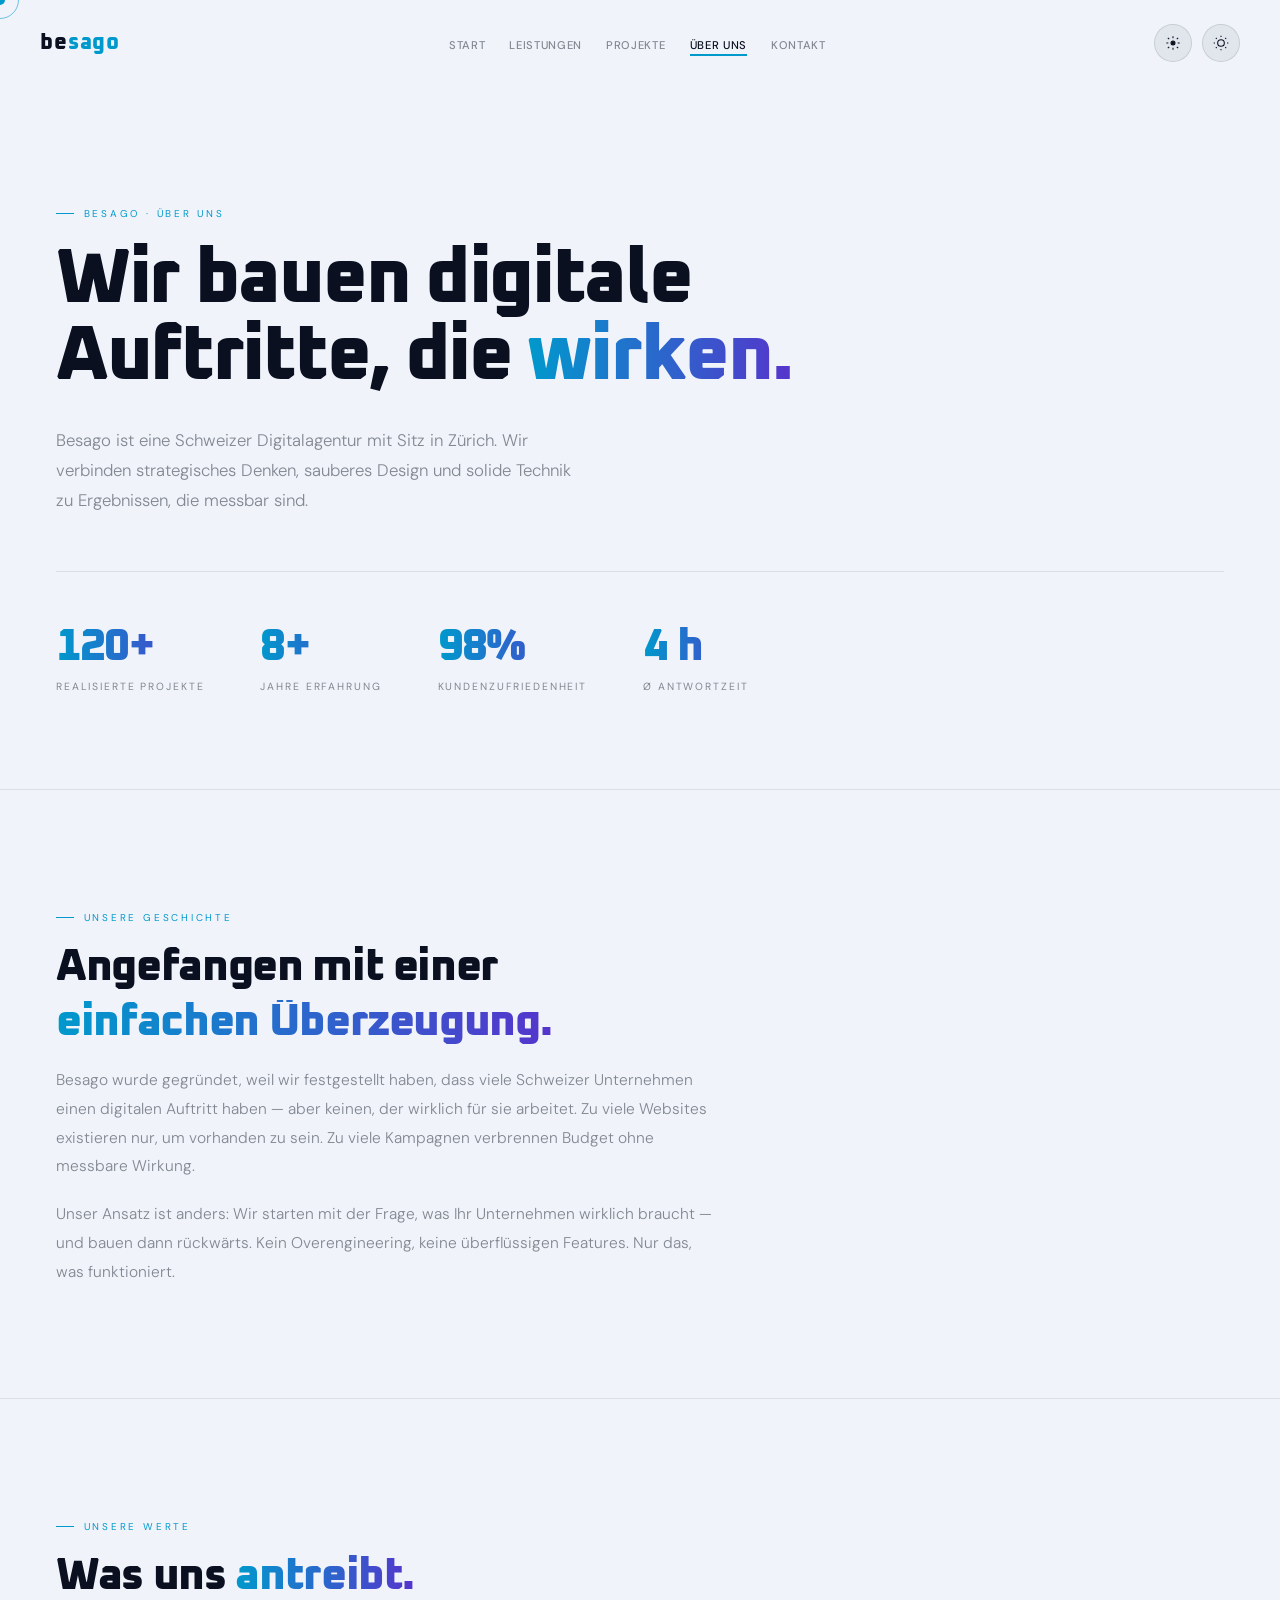
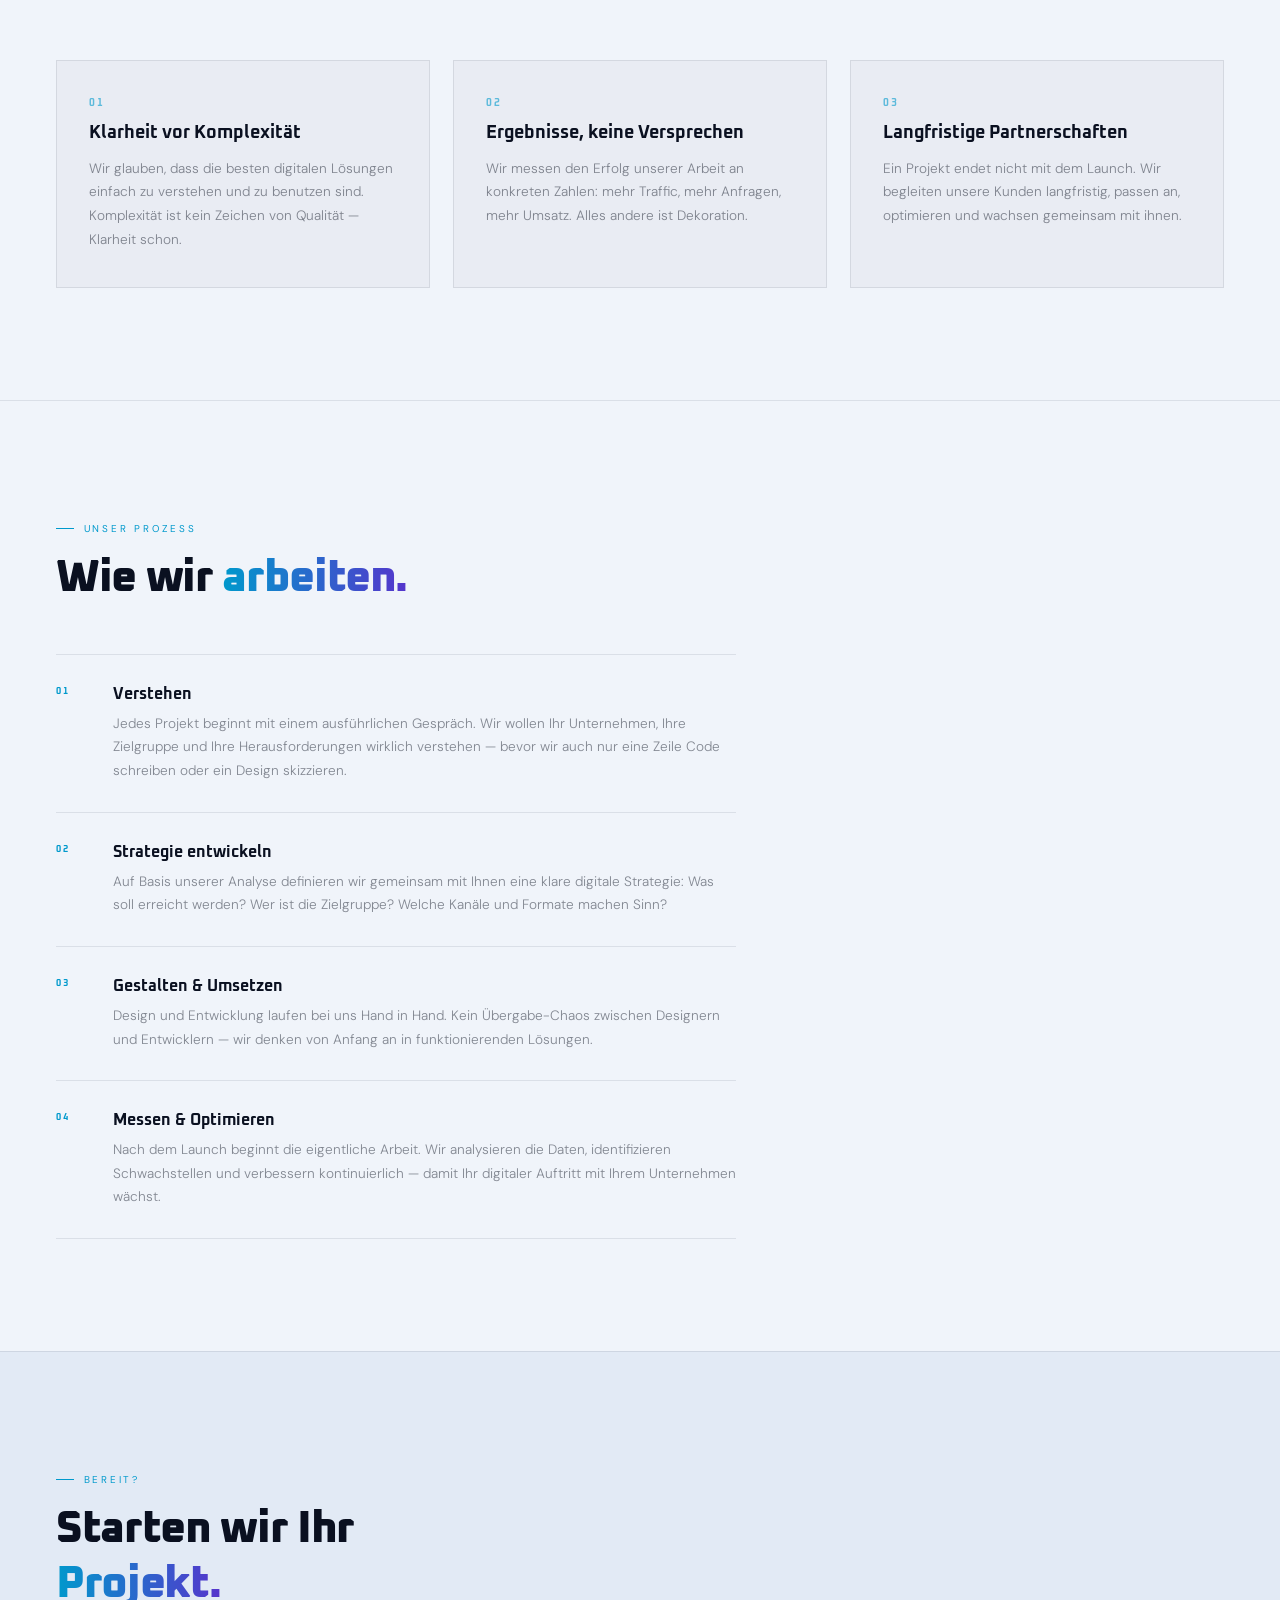
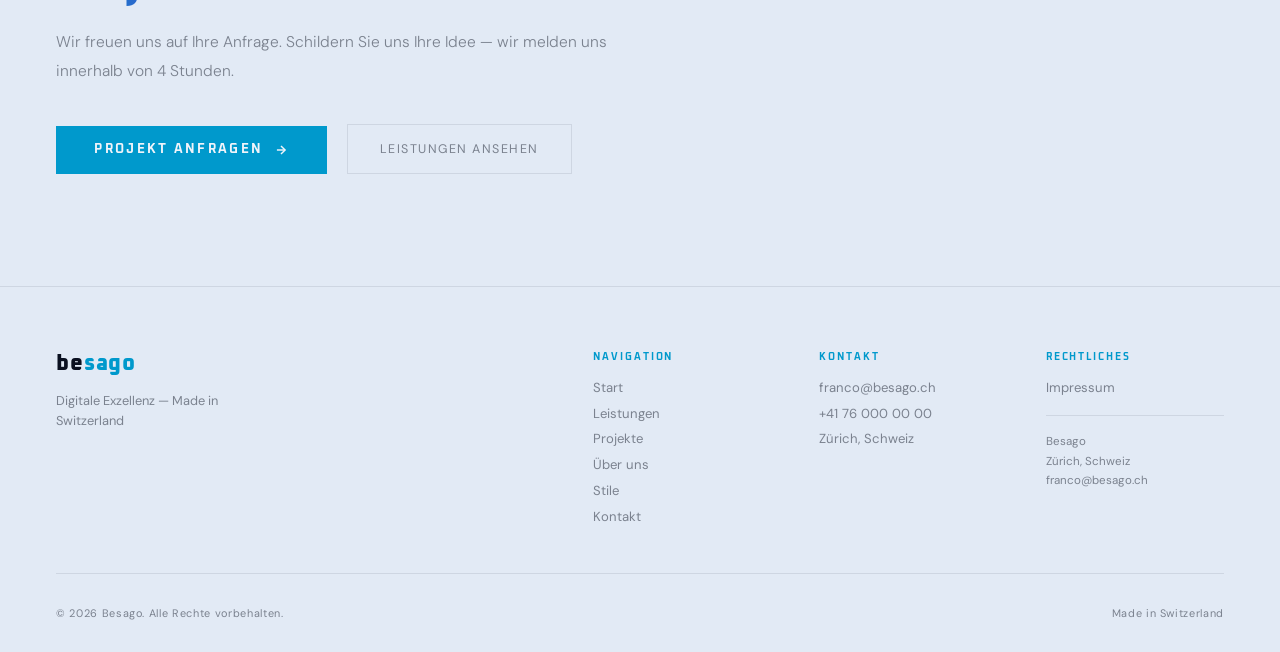
==== Pages/about.html @ 2639920f "Initial commit — Besago brand website Static HTML/CSS/JS site with physics ball arena, service pages" ====
<!DOCTYPE html>
<html lang="de" data-theme="light" data-st="cyber">
<head>
<meta charset="UTF-8">
<meta name="viewport" content="width=device-width, initial-scale=1.0">
<title>Über uns – Besago</title>
<meta name="description" content="Besago ist eine Schweizer Digitalagentur aus Zürich. Wir verbinden Strategie, Design und Technik zu digitalen Auftritten, die wachsen.">
<meta property="og:title" content="Über uns – Besago">
<meta property="og:description" content="Wer steckt hinter Besago? Lernen Sie das Team kennen, das Ihre digitale Präsenz gestaltet.">
<meta property="og:type" content="website">
<meta name="robots" content="index, follow">
<link rel="preconnect" href="https://fonts.googleapis.com">
<link rel="preconnect" href="https://fonts.gstatic.com" crossorigin>
<link href="https://fonts.googleapis.com/css2?family=Oxanium:wght@400;600;700;800&family=DM+Sans:wght@300;400&display=swap" rel="stylesheet">
<script>(function(){var st=localStorage.getItem('bsg-style'),th=localStorage.getItem('bsg-theme');if(st)document.documentElement.dataset.st=st;if(th)document.documentElement.dataset.theme=th;var f={neon:'Space+Mono:wght@400;700',ocean:'Playfair+Display:ital,wght@0,700;1,400',ember:'Bebas+Neue',sage:'Lora:ital,wght@0,400;0,600;1,400'};if(st&&f[st]){var l=document.createElement('link');l.rel='stylesheet';l.href='https://fonts.googleapis.com/css2?family='+f[st]+'&display=swap';document.head.appendChild(l);}})();</script>
<style>
:root{--bg:#07090e;--bg2:#0c0f18;--text:#e8eaf0;--muted:rgba(232,234,240,.42);--border:rgba(232,234,240,.07);--card-bg:rgba(232,234,240,.025);--card-bg2:rgba(232,234,240,.05);--accent:#00e5ff;--accent2:#7b61ff;--shadow:rgba(0,229,255,.35);--tog-bg:rgba(232,234,240,.06);--tog-bd:rgba(232,234,240,.1);--hf:'Oxanium',sans-serif;--bf:'DM Sans',sans-serif;}
html[data-theme="light"]{--bg:#f0f4fa;--bg2:#e2eaf5;--text:#0a1020;--muted:rgba(10,16,32,.48);--border:rgba(10,16,32,.09);--card-bg:rgba(10,16,32,.03);--card-bg2:rgba(10,16,32,.055);--accent:#0099cc;--accent2:#5535cc;--shadow:rgba(0,153,204,.3);--tog-bg:rgba(10,16,32,.06);--tog-bd:rgba(10,16,32,.12);}
html[data-st="neon"]{--bg:#06000a;--bg2:#0e0018;--text:#f5e8ff;--muted:rgba(245,232,255,.42);--border:rgba(245,232,255,.07);--card-bg:rgba(245,232,255,.025);--card-bg2:rgba(245,232,255,.05);--accent:#ff2d78;--accent2:#ffe600;--shadow:rgba(255,45,120,.45);--tog-bg:rgba(255,45,120,.1);--tog-bd:rgba(255,45,120,.22);--hf:'Space Mono',monospace;}
html[data-st="neon"][data-theme="light"]{--bg:#fff0f8;--bg2:#ffddf0;--text:#1a0028;--muted:rgba(26,0,40,.5);--border:rgba(26,0,40,.09);--card-bg:rgba(26,0,40,.03);--card-bg2:rgba(26,0,40,.065);--accent:#cc0055;--accent2:#8800cc;--shadow:rgba(204,0,85,.32);--tog-bg:rgba(204,0,85,.08);--tog-bd:rgba(204,0,85,.2);}
html[data-st="ocean"]{--bg:#020e1c;--bg2:#04182c;--text:#cce8f4;--muted:rgba(204,232,244,.42);--border:rgba(204,232,244,.07);--card-bg:rgba(204,232,244,.025);--card-bg2:rgba(204,232,244,.05);--accent:#00d4c0;--accent2:#4da8ff;--shadow:rgba(0,212,192,.38);--tog-bg:rgba(0,212,192,.09);--tog-bd:rgba(0,212,192,.22);--hf:'Playfair Display',serif;}
html[data-st="ocean"][data-theme="light"]{--bg:#eaf8f8;--bg2:#ceeef2;--text:#011820;--muted:rgba(1,24,32,.48);--border:rgba(1,24,32,.09);--card-bg:rgba(1,24,32,.03);--card-bg2:rgba(1,24,32,.065);--accent:#00857a;--accent2:#1a65b8;--shadow:rgba(0,133,122,.3);--tog-bg:rgba(0,133,122,.08);--tog-bd:rgba(0,133,122,.22);}
html[data-st="ember"]{--bg:#0c0200;--bg2:#1c0500;--text:#f8e0c5;--muted:rgba(248,224,197,.42);--border:rgba(248,224,197,.07);--card-bg:rgba(248,224,197,.025);--card-bg2:rgba(248,224,197,.05);--accent:#ff7422;--accent2:#ff2d2d;--shadow:rgba(255,116,34,.42);--tog-bg:rgba(255,116,34,.1);--tog-bd:rgba(255,116,34,.22);--hf:'Bebas Neue',sans-serif;}
html[data-st="ember"][data-theme="light"]{--bg:#fff6ee;--bg2:#ffe8d2;--text:#1e0500;--muted:rgba(30,5,0,.48);--border:rgba(30,5,0,.09);--card-bg:rgba(30,5,0,.03);--card-bg2:rgba(30,5,0,.065);--accent:#c84400;--accent2:#aa0000;--shadow:rgba(200,68,0,.32);--tog-bg:rgba(200,68,0,.08);--tog-bd:rgba(200,68,0,.22);}
html[data-st="sage"]{--bg:#060a05;--bg2:#0c140a;--text:#dceeda;--muted:rgba(220,238,218,.42);--border:rgba(220,238,218,.07);--card-bg:rgba(220,238,218,.025);--card-bg2:rgba(220,238,218,.05);--accent:#52c855;--accent2:#a8c840;--shadow:rgba(82,200,85,.38);--tog-bg:rgba(82,200,85,.1);--tog-bd:rgba(82,200,85,.22);--hf:'Lora',serif;}
html[data-st="sage"][data-theme="light"]{--bg:#f2f6ee;--bg2:#e2edd8;--text:#182010;--muted:rgba(24,32,16,.5);--border:rgba(24,32,16,.09);--card-bg:rgba(24,32,16,.03);--card-bg2:rgba(24,32,16,.065);--accent:#2d7a25;--accent2:#6a7c20;--shadow:rgba(45,122,37,.3);--tog-bg:rgba(45,122,37,.08);--tog-bd:rgba(45,122,37,.22);}

*,*::before,*::after{margin:0;padding:0;box-sizing:border-box;}
*:focus-visible{outline:2px solid var(--accent);outline-offset:3px;}
html{scroll-behavior:smooth;}
body{background:var(--bg);color:var(--text);font-family:var(--bf);overflow-x:hidden;cursor:none;transition:background .5s,color .5s;}

#cursor{position:fixed;width:10px;height:10px;background:var(--accent);border-radius:50%;pointer-events:none;z-index:9999;transform:translate(-50%,-50%);mix-blend-mode:normal;transition:background .4s,transform .15s;}
#cursor.hov{transform:translate(-50%,-50%) scale(1.7);}
#cursor-ring{position:fixed;width:38px;height:38px;border:1.5px solid color-mix(in srgb,var(--accent) 55%,transparent);border-radius:50%;pointer-events:none;z-index:9998;transform:translate(-50%,-50%);transition:width .2s,height .2s,border-color .2s;}

/* NAV */
#mainNav{position:fixed;top:0;left:0;right:0;z-index:300;display:flex;align-items:center;justify-content:space-between;padding:1.5rem 2.5rem;transition:background .4s,border-color .4s;border-bottom:1px solid transparent;}
#mainNav.scrolled{background:rgba(240,242,247,.96);backdrop-filter:blur(22px);border-color:var(--border);}
html[data-theme="dark"] #mainNav.scrolled{background:color-mix(in srgb,var(--bg) 92%,transparent);}
.logo{font-family:var(--hf);font-weight:800;font-size:1.35rem;letter-spacing:.04em;color:var(--text);text-decoration:none;transition:color .5s,font-family .5s;cursor:none;}
.logo span{color:var(--accent);}
.nav-links{display:flex;align-items:center;gap:1.5rem;list-style:none;}
.nav-links a{font-weight:500;font-size:.7rem;letter-spacing:.06em;text-transform:uppercase;color:var(--muted);text-decoration:none;cursor:none;transition:color .2s;position:relative;}
.nav-links a::after{content:'';position:absolute;bottom:-4px;left:0;right:0;height:1.5px;background:var(--accent);transform:scaleX(0);transform-origin:left;transition:transform .3s cubic-bezier(.22,1,.36,1);}
.nav-links a:hover,.nav-links a.on{color:var(--text);}
.nav-links a:hover::after,.nav-links a.on::after{transform:scaleX(1);}
.nav-btns{display:flex;align-items:center;gap:.6rem;}
.icon-btn{background:var(--tog-bg);border:1px solid var(--tog-bd);color:var(--text);width:38px;height:38px;border-radius:50%;display:flex;align-items:center;justify-content:center;cursor:none;flex-shrink:0;transition:background .2s,transform .25s;}
.icon-btn:hover{background:var(--card-bg2);transform:rotate(22deg);}
.icon-btn svg{width:16px;height:16px;stroke:currentColor;stroke-width:1.6;fill:none;}
html[data-theme="dark"] .icon-sun{display:none;}
html[data-theme="light"] .icon-moon{display:none;}
.ham-btn{display:none;flex-direction:column;justify-content:center;gap:5px;width:38px;height:38px;background:var(--tog-bg);border:1px solid var(--tog-bd);border-radius:50%;cursor:pointer;padding:9px 10px;flex-shrink:0;transition:background .2s;}
.ham-btn span{display:block;height:1.5px;background:var(--text);border-radius:2px;transition:transform .35s cubic-bezier(.22,1,.36,1),opacity .2s,width .2s;}
.ham-btn span:last-child{width:65%;}
.ham-btn.open span:first-child{transform:translateY(6.5px) rotate(45deg);}
.ham-btn.open span:nth-child(2){opacity:0;transform:scaleX(0);}
.ham-btn.open span:last-child{width:100%;transform:translateY(-6.5px) rotate(-45deg);}
.mob-nav{position:fixed;inset:0;z-index:290;display:flex;flex-direction:column;pointer-events:none;}
.mob-nav-overlay{position:absolute;inset:0;background:rgba(0,0,0,.55);opacity:0;transition:opacity .4s;}
.mob-nav-drawer{position:absolute;top:0;right:0;bottom:0;width:min(300px,85vw);background:var(--bg2);border-left:1px solid var(--border);display:flex;flex-direction:column;padding:5rem 2rem 2rem;gap:.4rem;transform:translateX(100%);transition:transform .4s cubic-bezier(.22,1,.36,1);}
.mob-nav.open{pointer-events:all;}
.mob-nav.open .mob-nav-overlay{opacity:1;}
.mob-nav.open .mob-nav-drawer{transform:translateX(0);}
.mob-nav-links{list-style:none;display:flex;flex-direction:column;gap:.3rem;flex:1;}
.mob-nav-links li a{display:flex;align-items:center;gap:.8rem;font-weight:500;font-size:.9rem;letter-spacing:.1em;text-transform:uppercase;color:var(--muted);text-decoration:none;padding:.75rem 1rem;border:1px solid transparent;transition:color .2s,border-color .2s,background .2s;position:relative;}
.mob-nav-links li a:hover,.mob-nav-links li a.on{color:var(--text);background:var(--card-bg2);border-color:var(--border);}
.mob-nav-divider{height:1px;background:var(--border);margin:.8rem 0;}
.mob-nav-btns{display:flex;gap:.6rem;align-items:center;}
.mob-nav-btns .mob-theme-btn,.mob-nav-btns .mob-cycle-btn{background:var(--card-bg);border:1px solid var(--border);color:var(--text);flex:1;height:40px;border-radius:4px;display:flex;align-items:center;justify-content:center;gap:.5rem;cursor:pointer;font-size:.65rem;letter-spacing:.1em;text-transform:uppercase;transition:background .2s,border-color .2s;}
.mob-nav-btns svg{width:14px;height:14px;stroke:currentColor;stroke-width:1.6;fill:none;flex-shrink:0;}
html[data-theme="dark"] .mob-icon-sun{display:none;}
html[data-theme="light"] .mob-icon-moon{display:none;}
@media(max-width:1100px){.nav-links{display:none;}.ham-btn{display:flex;}}

/* PAGE */
.page-wrap{padding-top:70px;}

/* HERO */
.ab-hero{padding:8rem 3.5rem 6rem;border-bottom:1px solid var(--border);}
.ab-eye{font-size:.62rem;letter-spacing:.28em;text-transform:uppercase;color:var(--accent);display:inline-flex;align-items:center;gap:.6rem;margin-bottom:1.4rem;transition:color .5s;}
.ab-eye::before{content:'';width:18px;height:1px;background:var(--accent);}
.ab-title{font-family:var(--hf);font-weight:800;font-size:clamp(3rem,6vw,5.5rem);line-height:1.0;letter-spacing:-.03em;color:var(--text);max-width:760px;margin-bottom:1.8rem;transition:color .5s,font-family .5s;}
.ab-title em{font-style:normal;background:linear-gradient(90deg,var(--accent),var(--accent2));-webkit-background-clip:text;-webkit-text-fill-color:transparent;background-clip:text;}
.ab-sub{font-size:1.05rem;font-weight:300;color:var(--muted);max-width:520px;line-height:1.8;transition:color .5s;}
.ab-stats{display:flex;gap:3.5rem;margin-top:3.5rem;padding-top:3rem;border-top:1px solid var(--border);}
.ab-stat-val{font-family:var(--hf);font-weight:800;font-size:2.8rem;letter-spacing:-.04em;background:linear-gradient(90deg,var(--accent),var(--accent2));-webkit-background-clip:text;-webkit-text-fill-color:transparent;background-clip:text;transition:font-family .5s;}
.ab-stat-lbl{font-size:.65rem;letter-spacing:.18em;text-transform:uppercase;color:var(--muted);margin-top:.3rem;}

[data-r]{opacity:0;transform:translateY(22px);transition:opacity .7s ease,transform .7s ease;}
[data-r].vis{opacity:1;transform:translateY(0);}
[data-r][data-d="1"]{transition-delay:.1s;}
[data-r][data-d="2"]{transition-delay:.2s;}
[data-r][data-d="3"]{transition-delay:.3s;}
[data-r][data-d="4"]{transition-delay:.4s;}

/* SECTION CHROME */
.sec-wrap{background:var(--bg);transition:background .5s;}
.sec-wrap+.sec-wrap{border-top:1px solid var(--border);}
.sec{padding:7rem 3.5rem;}
.sec-eye{font-size:.62rem;letter-spacing:.28em;text-transform:uppercase;color:var(--accent);display:inline-flex;align-items:center;gap:.6rem;margin-bottom:1rem;transition:color .5s;}
.sec-eye::before{content:'';width:18px;height:1px;background:var(--accent);}
.sec-title{font-family:var(--hf);font-weight:800;font-size:clamp(2rem,3.5vw,3rem);letter-spacing:-.03em;color:var(--text);margin-bottom:1rem;transition:color .5s,font-family .5s;}
.sec-title em{font-style:normal;background:linear-gradient(90deg,var(--accent),var(--accent2));-webkit-background-clip:text;-webkit-text-fill-color:transparent;background-clip:text;}
.sec-body{font-size:.97rem;font-weight:300;color:var(--muted);line-height:1.85;max-width:660px;transition:color .5s;}

/* VALUES */
.values-grid{display:grid;grid-template-columns:repeat(3,1fr);gap:1.4rem;margin-top:3.5rem;}
.val-card{padding:2.2rem 2rem;border:1px solid var(--border);background:var(--card-bg);position:relative;overflow:hidden;transition:border-color .3s,background .3s;}
.val-card::before{content:'';position:absolute;top:0;left:0;right:0;height:2px;background:linear-gradient(90deg,var(--accent),var(--accent2));transform:scaleX(0);transition:transform .4s cubic-bezier(.22,1,.36,1);}
.val-card:hover::before{transform:scaleX(1);}
.val-num{font-family:var(--hf);font-size:.6rem;font-weight:700;letter-spacing:.2em;color:var(--accent);opacity:.6;margin-bottom:.8rem;}
.val-title{font-family:var(--hf);font-weight:700;font-size:1.15rem;color:var(--text);margin-bottom:.7rem;transition:color .5s,font-family .5s;}
.val-body{font-size:.85rem;color:var(--muted);line-height:1.75;font-weight:300;}

/* APPROACH */
.approach-list{display:flex;flex-direction:column;gap:0;margin-top:3rem;max-width:680px;}
.ap-item{display:flex;gap:1.8rem;padding:1.8rem 0;border-bottom:1px solid var(--border);}
.ap-item:first-child{border-top:1px solid var(--border);}
.ap-num{font-family:var(--hf);font-size:.58rem;font-weight:700;letter-spacing:.2em;color:var(--accent);width:28px;flex-shrink:0;padding-top:.15rem;}
.ap-content{}
.ap-title{font-family:var(--hf);font-weight:700;font-size:1rem;color:var(--text);margin-bottom:.5rem;transition:color .5s,font-family .5s;}
.ap-body{font-size:.85rem;color:var(--muted);line-height:1.75;font-weight:300;}

/* CTA */
.ab-cta{padding:7rem 3.5rem;background:var(--bg2);border-top:1px solid var(--border);transition:background .5s,border-color .5s;}
.ab-cta-inner{max-width:620px;}
.cta-btn{display:inline-flex;align-items:center;gap:.7rem;font-family:var(--hf);font-size:.8rem;font-weight:700;letter-spacing:.18em;text-transform:uppercase;color:var(--bg);background:var(--accent);border:none;padding:1rem 2.4rem;cursor:none;text-decoration:none;position:relative;overflow:hidden;transition:background .5s,color .5s;}
.cta-btn:hover{}
.cta-btn::after{content:'';position:absolute;inset:0;background:linear-gradient(90deg,transparent,rgba(255,255,255,.22),transparent);transform:translateX(-100%);transition:transform .5s;}
.cta-btn:hover::after{transform:translateX(100%);}
.cta-btn svg{width:14px;height:14px;stroke:currentColor;stroke-width:2.5;fill:none;}
.cta-ghost{display:inline-flex;align-items:center;gap:.6rem;font-size:.78rem;letter-spacing:.12em;text-transform:uppercase;color:var(--muted);border:1px solid var(--border);padding:1rem 2rem;cursor:none;text-decoration:none;margin-left:1rem;transition:color .2s,border-color .2s;}
.cta-ghost:hover{color:var(--text);border-color:color-mix(in srgb,var(--text) 30%,transparent);}

/* FOOTER */
.site-footer{background:var(--bg2);border-top:1px solid var(--border);padding:4rem 3.5rem 2rem;transition:background .5s,border-color .5s;}
.ft-inner{display:flex;gap:4rem;margin-bottom:3rem;}
.ft-brand{flex:1.5;}
.ft-brand .logo{display:inline-block;margin-bottom:.8rem;}
.ft-tagline{font-size:.8rem;color:var(--muted);line-height:1.6;max-width:220px;}
.ft-cols{display:flex;gap:3rem;flex:2;}
.ft-col{flex:1;}
.ft-col-title{font-family:var(--hf);font-size:.6rem;font-weight:700;letter-spacing:.2em;text-transform:uppercase;color:var(--accent);margin-bottom:1rem;transition:color .5s,font-family .5s;}
.ft-col ul{list-style:none;display:flex;flex-direction:column;gap:.55rem;}
.ft-col ul li a{font-size:.82rem;color:var(--muted);text-decoration:none;cursor:none;transition:color .2s;}
.ft-col ul li a:hover{color:var(--text);}
.ft-col ul li{font-size:.82rem;color:var(--muted);}
.ft-impressum{margin-top:1.2rem;font-size:.72rem;color:var(--muted);line-height:1.7;padding-top:1rem;border-top:1px solid var(--border);}
.ft-bottom{padding-top:2rem;border-top:1px solid var(--border);display:flex;align-items:center;justify-content:space-between;font-size:.68rem;color:var(--muted);letter-spacing:.06em;}
@media(max-width:900px){.ft-inner{flex-direction:column;gap:2rem;}.ft-cols{flex-wrap:wrap;gap:1.5rem;}.ft-bottom{flex-direction:column;gap:.5rem;text-align:center;}}
@media(max-width:600px){.ab-hero{padding:5rem 1.4rem 3.5rem;}.sec{padding:4.5rem 1.4rem;}.values-grid{grid-template-columns:1fr;}.ab-stats{flex-wrap:wrap;gap:2rem;}.ab-cta{padding:4.5rem 1.4rem;}}
</style>
</head>
<body>
<div id="cursor"></div>
<div id="cursor-ring"></div>

<nav id="mainNav">
  <a href="home.html" class="logo">be<span>sago</span></a>
    <ul class="nav-links">
    <li><a href="home.html">Start</a></li>
    <li><a href="service.html">Leistungen</a></li>
    <li><a href="project.html">Projekte</a></li>
    <li><a href="about.html" class="on">Über uns</a></li>
    <li><a href="contact.html">Kontakt</a></li>
  </ul>
  <div class="nav-btns">
    <button class="icon-btn" id="navCycleBtn" title="Style wechseln">
      <svg viewBox="0 0 24 24"><circle cx="12" cy="12" r="3" fill="currentColor"/><path d="M12 2v3M12 19v3M4.22 4.22l2.12 2.12M17.66 17.66l2.12 2.12M2 12h3M19 12h3M4.22 19.78l2.12-2.12M17.66 6.34l2.12-2.12"/></svg>
    </button>
    <button class="icon-btn" id="themeBtn" aria-label="Theme wechseln">
      <svg class="icon-moon" viewBox="0 0 24 24"><path d="M21 12.79A9 9 0 1 1 11.21 3 7 7 0 0 0 21 12.79z" fill="currentColor" opacity=".15"/><path d="M21 12.79A9 9 0 1 1 11.21 3 7 7 0 0 0 21 12.79z"/></svg>
      <svg class="icon-sun" viewBox="0 0 24 24"><circle cx="12" cy="12" r="5"/><line x1="12" y1="1" x2="12" y2="3"/><line x1="12" y1="21" x2="12" y2="23"/><line x1="4.22" y1="4.22" x2="5.64" y2="5.64"/><line x1="18.36" y1="18.36" x2="19.78" y2="19.78"/><line x1="1" y1="12" x2="3" y2="12"/><line x1="21" y1="12" x2="23" y2="12"/><line x1="4.22" y1="19.78" x2="5.64" y2="18.36"/><line x1="18.36" y1="5.64" x2="19.78" y2="4.22"/></svg>
    </button>
  </div>
  <button class="ham-btn" id="hamBtn" aria-label="Menü öffnen">
    <span></span><span></span><span></span>
  </button>
</nav>

<div class="mob-nav" id="mobNav">
  <div class="mob-nav-overlay"></div>
  <div class="mob-nav-drawer">
        <ul class="mob-nav-links">
      <li><a href="home.html">Start</a></li>
      <li><a href="service.html">Leistungen</a></li>
      <li><a href="project.html">Projekte</a></li>
      <li><a href="about.html" class="on">Über uns</a></li>
      <li><a href="contact.html">Kontakt</a></li>
    </ul>
    <div class="mob-nav-divider"></div>
    <div class="mob-nav-btns">
      <button class="mob-cycle-btn" id="mobCycleBtn">
        <svg viewBox="0 0 24 24"><circle cx="12" cy="12" r="3" fill="currentColor"/><path d="M12 2v3M12 19v3M4.22 4.22l2.12 2.12M17.66 17.66l2.12 2.12M2 12h3M19 12h3M4.22 19.78l2.12-2.12M17.66 6.34l2.12-2.12"/></svg>
        Style
      </button>
      <button class="mob-theme-btn" id="mobThemeBtn">
        <svg class="mob-icon-moon" viewBox="0 0 24 24"><path d="M21 12.79A9 9 0 1 1 11.21 3 7 7 0 0 0 21 12.79z"/></svg>
        <svg class="mob-icon-sun" viewBox="0 0 24 24"><circle cx="12" cy="12" r="5"/><line x1="12" y1="1" x2="12" y2="3"/><line x1="12" y1="21" x2="12" y2="23"/></svg>
        Modus
      </button>
    </div>
  </div>
</div>

<div class="page-wrap">

<!-- HERO -->
<section class="ab-hero">
  <p class="ab-eye" data-r>Besago · Über uns</p>
  <h1 class="ab-title" data-r data-d="1">Wir bauen digitale<br>Auftritte, die <em>wirken.</em></h1>
  <p class="ab-sub" data-r data-d="2">Besago ist eine Schweizer Digitalagentur mit Sitz in Zürich. Wir verbinden strategisches Denken, sauberes Design und solide Technik zu Ergebnissen, die messbar sind.</p>
  <div class="ab-stats" data-r data-d="3">
    <div>
      <div class="ab-stat-val">120+</div>
      <div class="ab-stat-lbl">Realisierte Projekte</div>
    </div>
    <div>
      <div class="ab-stat-val">8+</div>
      <div class="ab-stat-lbl">Jahre Erfahrung</div>
    </div>
    <div>
      <div class="ab-stat-val">98%</div>
      <div class="ab-stat-lbl">Kundenzufriedenheit</div>
    </div>
    <div>
      <div class="ab-stat-val">4 h</div>
      <div class="ab-stat-lbl">Ø Antwortzeit</div>
    </div>
  </div>
</section>

<!-- STORY -->
<div class="sec-wrap">
<section class="sec">
  <p class="sec-eye" data-r>Unsere Geschichte</p>
  <h2 class="sec-title" data-r data-d="1">Angefangen mit einer<br><em>einfachen Überzeugung.</em></h2>
  <p class="sec-body" data-r data-d="2">Besago wurde gegründet, weil wir festgestellt haben, dass viele Schweizer Unternehmen einen digitalen Auftritt haben — aber keinen, der wirklich für sie arbeitet. Zu viele Websites existieren nur, um vorhanden zu sein. Zu viele Kampagnen verbrennen Budget ohne messbare Wirkung.</p>
  <p class="sec-body" data-r data-d="3" style="margin-top:1.2rem;">Unser Ansatz ist anders: Wir starten mit der Frage, was Ihr Unternehmen wirklich braucht — und bauen dann rückwärts. Kein Overengineering, keine überflüssigen Features. Nur das, was funktioniert.</p>
</section>
</div>

<!-- VALUES -->
<div class="sec-wrap">
<section class="sec">
  <p class="sec-eye" data-r>Unsere Werte</p>
  <h2 class="sec-title" data-r data-d="1">Was uns <em>antreibt.</em></h2>
  <div class="values-grid">
    <div class="val-card" data-r data-d="1">
      <div class="val-num">01</div>
      <div class="val-title">Klarheit vor Komplexität</div>
      <p class="val-body">Wir glauben, dass die besten digitalen Lösungen einfach zu verstehen und zu benutzen sind. Komplexität ist kein Zeichen von Qualität — Klarheit schon.</p>
    </div>
    <div class="val-card" data-r data-d="2">
      <div class="val-num">02</div>
      <div class="val-title">Ergebnisse, keine Versprechen</div>
      <p class="val-body">Wir messen den Erfolg unserer Arbeit an konkreten Zahlen: mehr Traffic, mehr Anfragen, mehr Umsatz. Alles andere ist Dekoration.</p>
    </div>
    <div class="val-card" data-r data-d="3">
      <div class="val-num">03</div>
      <div class="val-title">Langfristige Partnerschaften</div>
      <p class="val-body">Ein Projekt endet nicht mit dem Launch. Wir begleiten unsere Kunden langfristig, passen an, optimieren und wachsen gemeinsam mit ihnen.</p>
    </div>
  </div>
</section>
</div>

<!-- APPROACH -->
<div class="sec-wrap">
<section class="sec">
  <p class="sec-eye" data-r>Unser Prozess</p>
  <h2 class="sec-title" data-r data-d="1">Wie wir <em>arbeiten.</em></h2>
  <div class="approach-list">
    <div class="ap-item" data-r data-d="1">
      <div class="ap-num">01</div>
      <div class="ap-content">
        <div class="ap-title">Verstehen</div>
        <p class="ap-body">Jedes Projekt beginnt mit einem ausführlichen Gespräch. Wir wollen Ihr Unternehmen, Ihre Zielgruppe und Ihre Herausforderungen wirklich verstehen — bevor wir auch nur eine Zeile Code schreiben oder ein Design skizzieren.</p>
      </div>
    </div>
    <div class="ap-item" data-r data-d="2">
      <div class="ap-num">02</div>
      <div class="ap-content">
        <div class="ap-title">Strategie entwickeln</div>
        <p class="ap-body">Auf Basis unserer Analyse definieren wir gemeinsam mit Ihnen eine klare digitale Strategie: Was soll erreicht werden? Wer ist die Zielgruppe? Welche Kanäle und Formate machen Sinn?</p>
      </div>
    </div>
    <div class="ap-item" data-r data-d="3">
      <div class="ap-num">03</div>
      <div class="ap-content">
        <div class="ap-title">Gestalten &amp; Umsetzen</div>
        <p class="ap-body">Design und Entwicklung laufen bei uns Hand in Hand. Kein Übergabe-Chaos zwischen Designern und Entwicklern — wir denken von Anfang an in funktionierenden Lösungen.</p>
      </div>
    </div>
    <div class="ap-item" data-r data-d="4">
      <div class="ap-num">04</div>
      <div class="ap-content">
        <div class="ap-title">Messen &amp; Optimieren</div>
        <p class="ap-body">Nach dem Launch beginnt die eigentliche Arbeit. Wir analysieren die Daten, identifizieren Schwachstellen und verbessern kontinuierlich — damit Ihr digitaler Auftritt mit Ihrem Unternehmen wächst.</p>
      </div>
    </div>
  </div>
</section>
</div>

<!-- CTA -->
<div class="ab-cta">
  <div class="ab-cta-inner" data-r>
    <p class="sec-eye">Bereit?</p>
    <h2 class="sec-title">Starten wir Ihr<br><em>Projekt.</em></h2>
    <p class="sec-body" style="margin-bottom:2.4rem;">Wir freuen uns auf Ihre Anfrage. Schildern Sie uns Ihre Idee — wir melden uns innerhalb von 4 Stunden.</p>
    <div>
      <a href="contact.html" class="cta-btn">Projekt anfragen <svg viewBox="0 0 24 24"><line x1="5" y1="12" x2="19" y2="12"/><polyline points="12 5 19 12 12 19"/></svg></a>
      <a href="service.html" class="cta-ghost">Leistungen ansehen</a>
    </div>
  </div>
</div>

<!-- FOOTER -->
<footer class="site-footer">
  <div class="ft-inner">
    <div class="ft-brand">
      <a href="home.html" class="logo">be<span>sago</span></a>
      <p class="ft-tagline">Digitale Exzellenz — Made in Switzerland</p>
    </div>
    <div class="ft-cols">
      <div class="ft-col">
        <div class="ft-col-title">Navigation</div>
        <ul>
          <li><a href="home.html">Start</a></li>
          <li><a href="service.html">Leistungen</a></li>
          <li><a href="project.html">Projekte</a></li>
          <li><a href="about.html">Über uns</a></li>
          <li><a href="theme.html">Stile</a></li>
          <li><a href="contact.html">Kontakt</a></li>
        </ul>
      </div>
      <div class="ft-col">
        <div class="ft-col-title">Kontakt</div>
        <ul>
          <li>franco@besago.ch</li>
          <li>+41 76 000 00 00</li>
          <li>Zürich, Schweiz</li>
        </ul>
      </div>
      <div class="ft-col">
        <div class="ft-col-title">Rechtliches</div>
        <ul>
          <li><a href="impressum.html">Impressum</a></li>
        </ul>
        <div class="ft-impressum">Besago<br>Zürich, Schweiz<br>franco@besago.ch</div>
      </div>
    </div>
  </div>
  <div class="ft-bottom">
    <span>© 2026 Besago. Alle Rechte vorbehalten.</span>
    <span>Made in Switzerland</span>
  </div>
</footer>

</div><!-- /page-wrap -->

<script>
const html=document.documentElement;

/* NAV SCROLL */
window.addEventListener('scroll',()=>document.getElementById('mainNav').classList.toggle('scrolled',scrollY>20));

/* THEME SYSTEM */
var _FL={};function _loadFont(st){var f={neon:'Space+Mono:wght@400;700',ocean:'Playfair+Display:ital,wght@0,700;1,400',ember:'Bebas+Neue',sage:'Lora:ital,wght@0,400;0,600;1,400'};if(!f[st]||_FL[st])return;_FL[st]=1;var l=document.createElement('link');l.rel='stylesheet';l.href='https://fonts.googleapis.com/css2?family='+f[st]+'&display=swap';document.head.appendChild(l);}const styleThemes=[{id:'cyber'},{id:'neon'},{id:'ocean'},{id:'ember'},{id:'sage'}];
let stIdx=0;
document.getElementById('navCycleBtn').onclick=()=>{stIdx=(stIdx+1)%styleThemes.length;html.dataset.st=styleThemes[stIdx].id;localStorage.setItem('bsg-style',html.dataset.st);_loadFont(html.dataset.st);};
document.getElementById('themeBtn').onclick=()=>{html.dataset.theme=html.dataset.theme==='dark'?'light':'dark';localStorage.setItem('bsg-theme',html.dataset.theme);};

/* MOBILE NAV */
const ham=document.getElementById('hamBtn'),mob=document.getElementById('mobNav'),overlay=mob.querySelector('.mob-nav-overlay');
function toggle(open){mob.classList.toggle('open',open);ham.classList.toggle('open',open);document.body.style.overflow=open?'hidden':'';}
ham.addEventListener('click',()=>toggle(!mob.classList.contains('open')));
overlay.addEventListener('click',()=>toggle(false));
mob.querySelectorAll('.mob-nav-links a').forEach(a=>a.addEventListener('click',()=>toggle(false)));
document.getElementById('mobThemeBtn').addEventListener('click',function(){var t=html.dataset.theme==='dark'?'light':'dark';html.dataset.theme=t;localStorage.setItem('bsg-theme',t);});
document.getElementById('mobCycleBtn').addEventListener('click',function(){stIdx=(stIdx+1)%styleThemes.length;var st=styleThemes[stIdx].id;html.dataset.st=st;localStorage.setItem('bsg-style',st);_loadFont(st);});

/* SCROLL REVEAL */
const ro=new IntersectionObserver(entries=>{entries.forEach(e=>{if(e.isIntersecting)e.target.classList.add('vis');});},{threshold:.12});
document.querySelectorAll('[data-r]').forEach(el=>ro.observe(el));

/* CURSOR */
const cur=document.getElementById('cursor'),ring=document.getElementById('cursor-ring');
let cx=0,cy=0,rx=0,ry=0;
document.addEventListener('mousemove',e=>{cx=e.clientX;cy=e.clientY;cur.style.left=cx+'px';cur.style.top=cy+'px';});
(function tick(){rx+=(cx-rx)*.12;ry+=(cy-ry)*.12;ring.style.left=rx+'px';ring.style.top=ry+'px';requestAnimationFrame(tick);})();
document.querySelectorAll('a,button,.val-card').forEach(el=>{el.addEventListener('mouseenter',()=>{cur.classList.add('hov');ring.style.width='52px';ring.style.height='52px';});el.addEventListener('mouseleave',()=>{cur.classList.remove('hov');ring.style.width='38px';ring.style.height='38px';});});
</script>
</body>
</html>
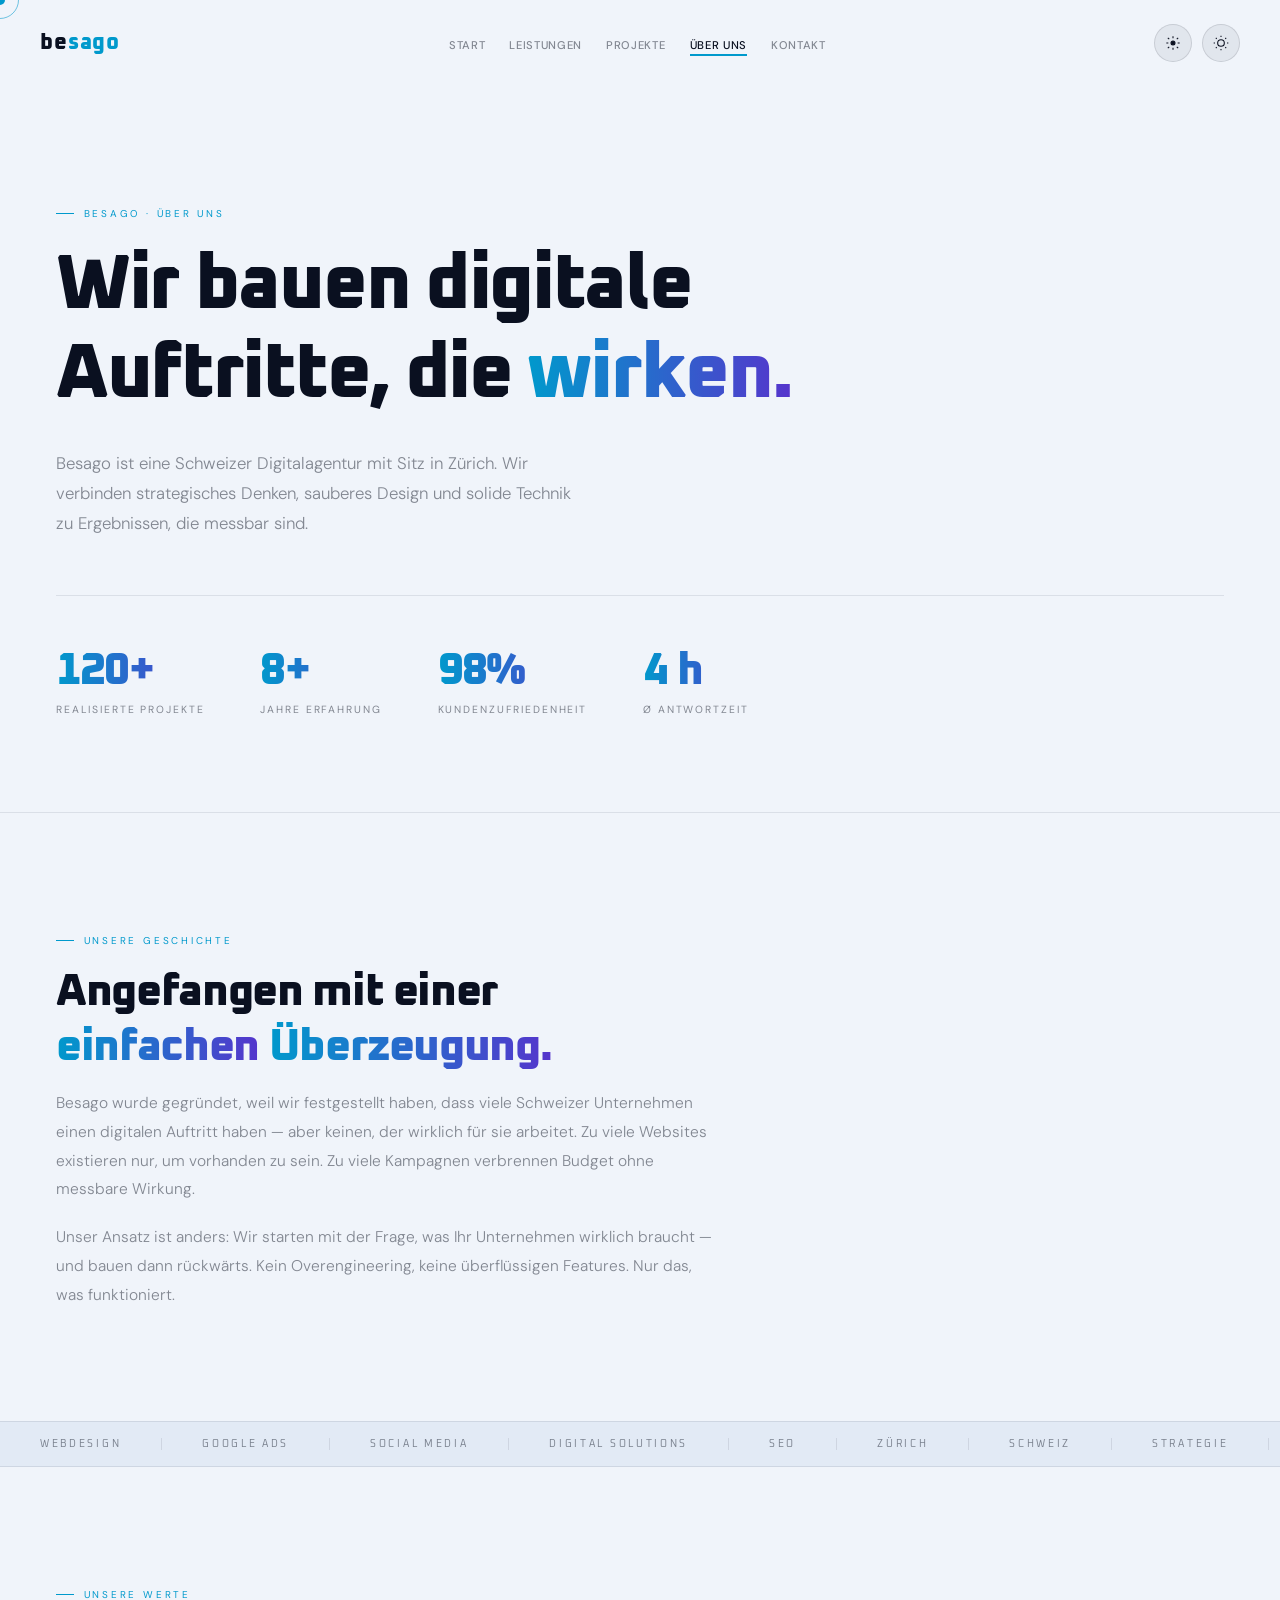
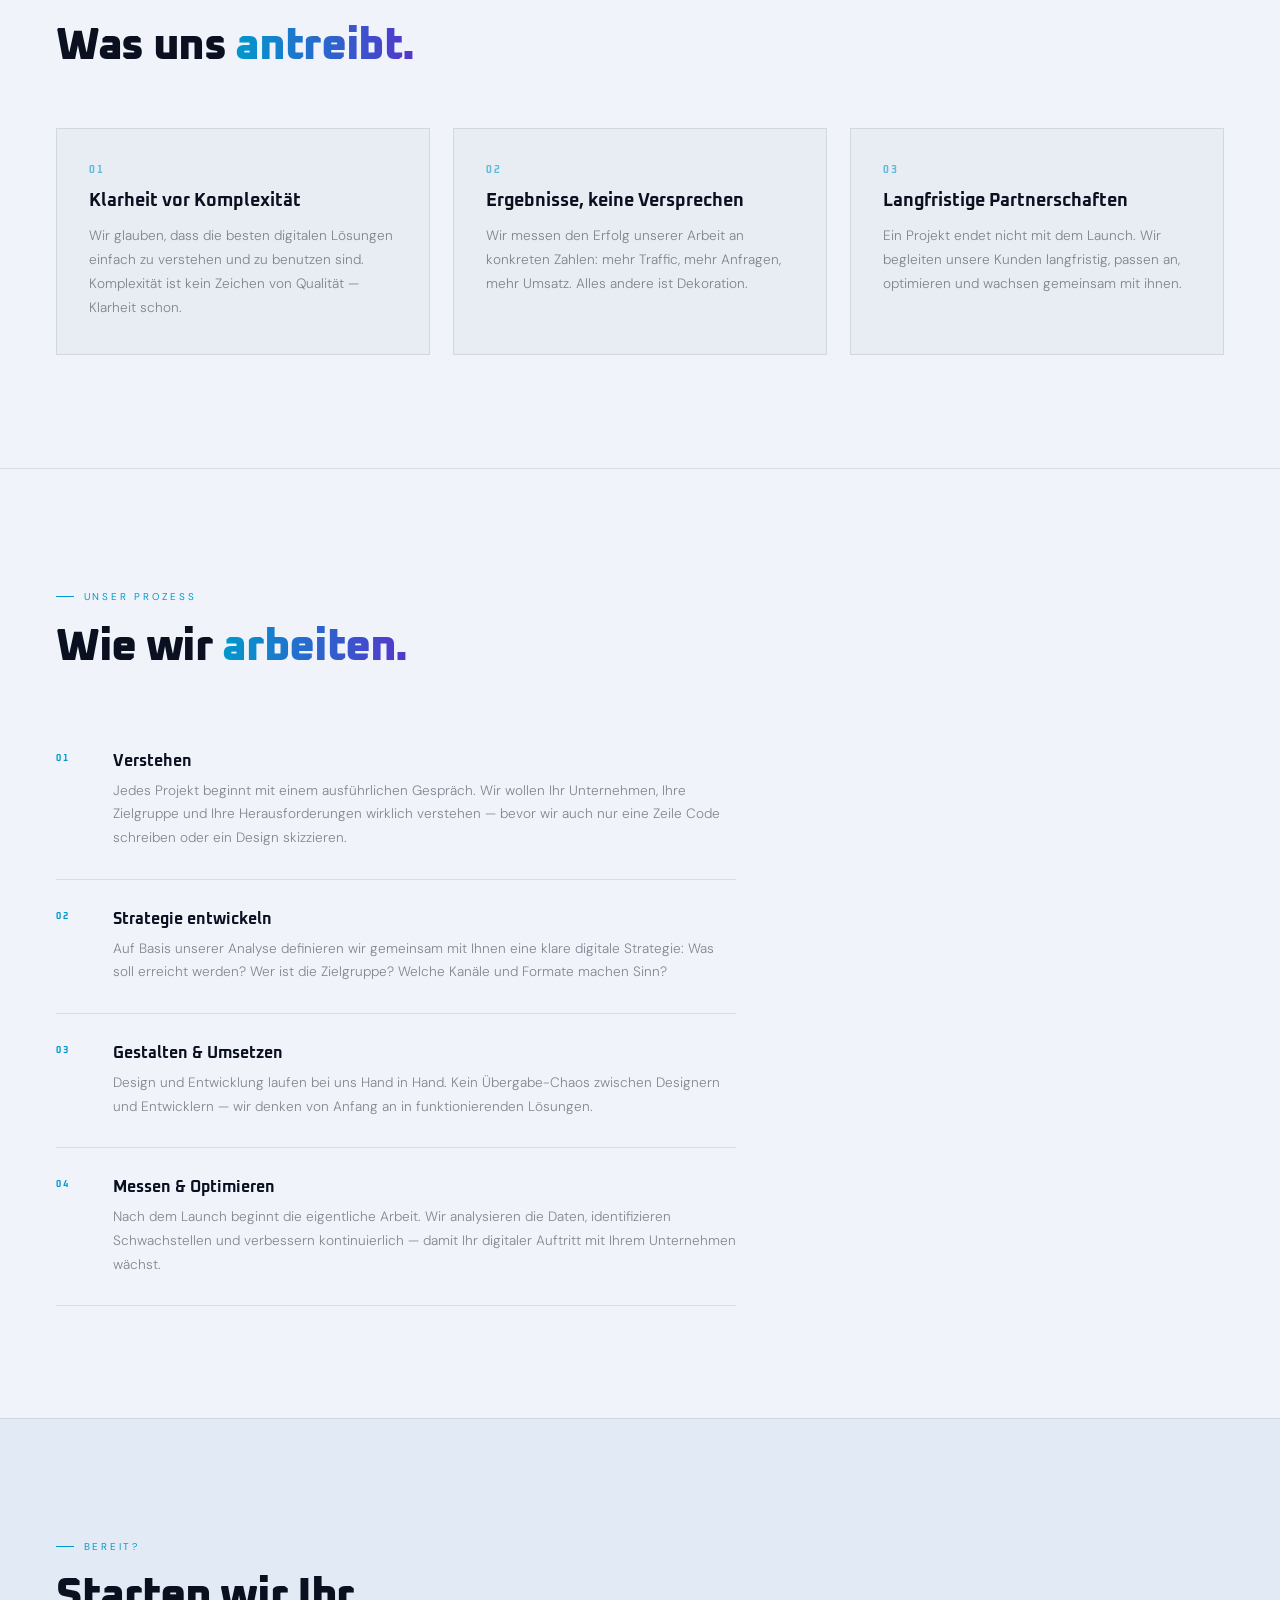
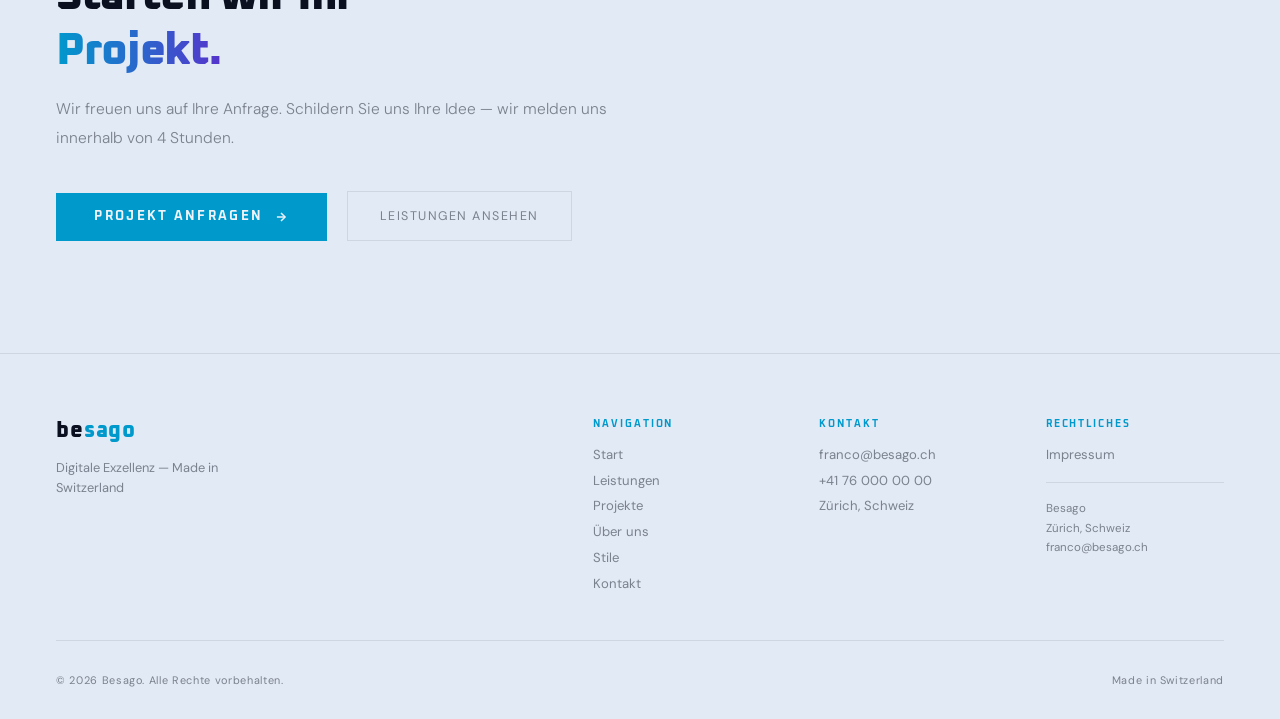
==== commit 6cb13b8f: "Add scroll animations to about page" ====
--- a/Pages/about.html
+++ b/Pages/about.html
@@ -77,8 +77,11 @@
 /* PAGE */
 .page-wrap{padding-top:70px;}
 
+/* SCROLL PROGRESS BAR */
+#scroll-bar{position:fixed;top:0;left:0;height:2px;background:linear-gradient(90deg,var(--accent),var(--accent2));z-index:10000;width:0%;pointer-events:none;transition:background .5s;}
+
 /* HERO */
-.ab-hero{padding:8rem 3.5rem 6rem;border-bottom:1px solid var(--border);}
+.ab-hero{padding:8rem 3.5rem 6rem;border-bottom:1px solid var(--border);overflow:hidden;}
 .ab-eye{font-size:.62rem;letter-spacing:.28em;text-transform:uppercase;color:var(--accent);display:inline-flex;align-items:center;gap:.6rem;margin-bottom:1.4rem;transition:color .5s;}
 .ab-eye::before{content:'';width:18px;height:1px;background:var(--accent);}
 .ab-title{font-family:var(--hf);font-weight:800;font-size:clamp(3rem,6vw,5.5rem);line-height:1.0;letter-spacing:-.03em;color:var(--text);max-width:760px;margin-bottom:1.8rem;transition:color .5s,font-family .5s;}
@@ -88,12 +91,24 @@
 .ab-stat-val{font-family:var(--hf);font-weight:800;font-size:2.8rem;letter-spacing:-.04em;background:linear-gradient(90deg,var(--accent),var(--accent2));-webkit-background-clip:text;-webkit-text-fill-color:transparent;background-clip:text;transition:font-family .5s;}
 .ab-stat-lbl{font-size:.65rem;letter-spacing:.18em;text-transform:uppercase;color:var(--muted);margin-top:.3rem;}
 
+/* MASKED WORD REVEAL */
+.word-mask{display:inline-block;overflow:hidden;vertical-align:bottom;line-height:1.15;}
+.word-inner{display:inline-block;transform:translateY(105%);transition:transform .75s cubic-bezier(.22,1,.36,1);}
+.word-mask.vis .word-inner{transform:translateY(0);}
+
 [data-r]{opacity:0;transform:translateY(22px);transition:opacity .7s ease,transform .7s ease;}
 [data-r].vis{opacity:1;transform:translateY(0);}
 [data-r][data-d="1"]{transition-delay:.1s;}
 [data-r][data-d="2"]{transition-delay:.2s;}
 [data-r][data-d="3"]{transition-delay:.3s;}
 [data-r][data-d="4"]{transition-delay:.4s;}
+
+/* MARQUEE STRIP */
+.marquee-strip{overflow:hidden;padding:1rem 0;border-top:1px solid var(--border);border-bottom:1px solid var(--border);background:var(--bg2);transition:background .5s;}
+.marquee-track{display:flex;gap:0;width:max-content;animation:marquee 28s linear infinite;}
+.marquee-track:hover{animation-play-state:paused;}
+@keyframes marquee{from{transform:translateX(0);}to{transform:translateX(-50%);}}
+.marquee-item{font-family:var(--hf);font-size:.6rem;letter-spacing:.28em;text-transform:uppercase;color:var(--muted);white-space:nowrap;padding:0 2.5rem;border-right:1px solid var(--border);transition:color .5s;}
 
 /* SECTION CHROME */
 .sec-wrap{background:var(--bg);transition:background .5s;}
@@ -106,8 +121,13 @@
 .sec-body{font-size:.97rem;font-weight:300;color:var(--muted);line-height:1.85;max-width:660px;transition:color .5s;}
 
 /* VALUES */
-.values-grid{display:grid;grid-template-columns:repeat(3,1fr);gap:1.4rem;margin-top:3.5rem;}
-.val-card{padding:2.2rem 2rem;border:1px solid var(--border);background:var(--card-bg);position:relative;overflow:hidden;transition:border-color .3s,background .3s;}
+.values-grid{display:grid;grid-template-columns:repeat(3,1fr);gap:1.4rem;margin-top:3.5rem;perspective:1000px;}
+.val-card{padding:2.2rem 2rem;border:1px solid var(--border);background:var(--card-bg);position:relative;overflow:hidden;
+  transform:perspective(800px) rotateX(14deg) translateY(36px);opacity:0;
+  transition:transform .75s cubic-bezier(.22,1,.36,1),opacity .55s,border-color .3s,background .3s;}
+.val-card.vis{transform:perspective(800px) rotateX(0deg) translateY(0);opacity:1;}
+.val-card:nth-child(2){transition-delay:.12s;}
+.val-card:nth-child(3){transition-delay:.24s;}
 .val-card::before{content:'';position:absolute;top:0;left:0;right:0;height:2px;background:linear-gradient(90deg,var(--accent),var(--accent2));transform:scaleX(0);transition:transform .4s cubic-bezier(.22,1,.36,1);}
 .val-card:hover::before{transform:scaleX(1);}
 .val-num{font-family:var(--hf);font-size:.6rem;font-weight:700;letter-spacing:.2em;color:var(--accent);opacity:.6;margin-bottom:.8rem;}
@@ -115,8 +135,13 @@
 .val-body{font-size:.85rem;color:var(--muted);line-height:1.75;font-weight:300;}
 
 /* APPROACH */
-.approach-list{display:flex;flex-direction:column;gap:0;margin-top:3rem;max-width:680px;}
-.ap-item{display:flex;gap:1.8rem;padding:1.8rem 0;border-bottom:1px solid var(--border);}
+.approach-list{display:flex;flex-direction:column;gap:0;margin-top:3rem;max-width:680px;position:relative;}
+.approach-line{position:absolute;left:9px;top:0;width:1px;background:linear-gradient(to bottom,var(--accent),var(--accent2));height:0;transition:height .05s linear;pointer-events:none;}
+.ap-item{display:flex;gap:1.8rem;padding:1.8rem 0;border-bottom:1px solid var(--border);opacity:0;transform:translateX(-28px);transition:opacity .6s,transform .6s cubic-bezier(.22,1,.36,1);}
+.ap-item.vis{opacity:1;transform:translateX(0);}
+.ap-item:nth-child(2){transition-delay:.1s;}
+.ap-item:nth-child(3){transition-delay:.2s;}
+.ap-item:nth-child(4){transition-delay:.3s;}
 .ap-item:first-child{border-top:1px solid var(--border);}
 .ap-num{font-family:var(--hf);font-size:.58rem;font-weight:700;letter-spacing:.2em;color:var(--accent);width:28px;flex-shrink:0;padding-top:.15rem;}
 .ap-content{}
@@ -154,6 +179,7 @@
 </style>
 </head>
 <body>
+<div id="scroll-bar"></div>
 <div id="cursor"></div>
 <div id="cursor-ring"></div>
 
@@ -210,7 +236,7 @@
 <!-- HERO -->
 <section class="ab-hero">
   <p class="ab-eye" data-r>Besago · Über uns</p>
-  <h1 class="ab-title" data-r data-d="1">Wir bauen digitale<br>Auftritte, die <em>wirken.</em></h1>
+  <h1 class="ab-title" data-split>Wir bauen digitale<br>Auftritte, die <em>wirken.</em></h1>
   <p class="ab-sub" data-r data-d="2">Besago ist eine Schweizer Digitalagentur mit Sitz in Zürich. Wir verbinden strategisches Denken, sauberes Design und solide Technik zu Ergebnissen, die messbar sind.</p>
   <div class="ab-stats" data-r data-d="3">
     <div>
@@ -236,17 +262,24 @@
 <div class="sec-wrap">
 <section class="sec">
   <p class="sec-eye" data-r>Unsere Geschichte</p>
-  <h2 class="sec-title" data-r data-d="1">Angefangen mit einer<br><em>einfachen Überzeugung.</em></h2>
+  <h2 class="sec-title" data-split>Angefangen mit einer<br><em>einfachen Überzeugung.</em></h2>
   <p class="sec-body" data-r data-d="2">Besago wurde gegründet, weil wir festgestellt haben, dass viele Schweizer Unternehmen einen digitalen Auftritt haben — aber keinen, der wirklich für sie arbeitet. Zu viele Websites existieren nur, um vorhanden zu sein. Zu viele Kampagnen verbrennen Budget ohne messbare Wirkung.</p>
   <p class="sec-body" data-r data-d="3" style="margin-top:1.2rem;">Unser Ansatz ist anders: Wir starten mit der Frage, was Ihr Unternehmen wirklich braucht — und bauen dann rückwärts. Kein Overengineering, keine überflüssigen Features. Nur das, was funktioniert.</p>
 </section>
 </div>
 
+<!-- MARQUEE -->
+<div class="marquee-strip">
+  <div class="marquee-track">
+    <span class="marquee-item">Webdesign</span><span class="marquee-item">Google Ads</span><span class="marquee-item">Social Media</span><span class="marquee-item">Digital Solutions</span><span class="marquee-item">SEO</span><span class="marquee-item">Zürich</span><span class="marquee-item">Schweiz</span><span class="marquee-item">Strategie</span><span class="marquee-item">Design</span><span class="marquee-item">Technik</span><span class="marquee-item">Webdesign</span><span class="marquee-item">Google Ads</span><span class="marquee-item">Social Media</span><span class="marquee-item">Digital Solutions</span><span class="marquee-item">SEO</span><span class="marquee-item">Zürich</span><span class="marquee-item">Schweiz</span><span class="marquee-item">Strategie</span><span class="marquee-item">Design</span><span class="marquee-item">Technik</span>
+  </div>
+</div>
+
 <!-- VALUES -->
 <div class="sec-wrap">
 <section class="sec">
   <p class="sec-eye" data-r>Unsere Werte</p>
-  <h2 class="sec-title" data-r data-d="1">Was uns <em>antreibt.</em></h2>
+  <h2 class="sec-title" data-split>Was uns <em>antreibt.</em></h2>
   <div class="values-grid">
     <div class="val-card" data-r data-d="1">
       <div class="val-num">01</div>
@@ -271,8 +304,8 @@
 <div class="sec-wrap">
 <section class="sec">
   <p class="sec-eye" data-r>Unser Prozess</p>
-  <h2 class="sec-title" data-r data-d="1">Wie wir <em>arbeiten.</em></h2>
-  <div class="approach-list">
+  <h2 class="sec-title" data-split>Wie wir <em>arbeiten.</em></h2>
+  <div class="approach-list" id="approachList"><div class="approach-line" id="approachLine"></div>
     <div class="ap-item" data-r data-d="1">
       <div class="ap-num">01</div>
       <div class="ap-content">
@@ -383,9 +416,97 @@
 document.getElementById('mobThemeBtn').addEventListener('click',function(){var t=html.dataset.theme==='dark'?'light':'dark';html.dataset.theme=t;localStorage.setItem('bsg-theme',t);});
 document.getElementById('mobCycleBtn').addEventListener('click',function(){stIdx=(stIdx+1)%styleThemes.length;var st=styleThemes[stIdx].id;html.dataset.st=st;localStorage.setItem('bsg-style',st);_loadFont(st);});
 
-/* SCROLL REVEAL */
-const ro=new IntersectionObserver(entries=>{entries.forEach(e=>{if(e.isIntersecting)e.target.classList.add('vis');});},{threshold:.12});
-document.querySelectorAll('[data-r]').forEach(el=>ro.observe(el));
+/* SCROLL PROGRESS BAR */
+const scrollBar = document.getElementById('scroll-bar');
+window.addEventListener('scroll', () => {
+  const pct = scrollY / (document.body.scrollHeight - innerHeight) * 100;
+  scrollBar.style.width = Math.min(pct, 100) + '%';
+}, {passive: true});
+
+/* SPLIT TEXT — word-by-word masked reveal */
+document.querySelectorAll('[data-split]').forEach(el => {
+  /* Collect child nodes preserving <br> and <em> */
+  const nodes = [...el.childNodes];
+  el.innerHTML = '';
+  nodes.forEach(node => {
+    if (node.nodeType === Node.TEXT_NODE) {
+      node.textContent.split(/(\s+)/).forEach(part => {
+        if (!part.trim()) { el.appendChild(document.createTextNode(part)); return; }
+        const mask = document.createElement('span');
+        mask.className = 'word-mask';
+        const inner = document.createElement('span');
+        inner.className = 'word-inner';
+        inner.textContent = part;
+        mask.appendChild(inner);
+        el.appendChild(mask);
+      });
+    } else if (node.nodeName === 'BR') {
+      el.appendChild(document.createElement('br'));
+    } else if (node.nodeName === 'EM') {
+      const words = node.textContent.split(/(\s+)/);
+      words.forEach(part => {
+        if (!part.trim()) { el.appendChild(document.createTextNode(part)); return; }
+        const mask = document.createElement('span');
+        mask.className = 'word-mask';
+        const inner = document.createElement('span');
+        inner.className = 'word-inner';
+        inner.style.cssText = 'background:linear-gradient(90deg,var(--accent),var(--accent2));-webkit-background-clip:text;-webkit-text-fill-color:transparent;background-clip:text;';
+        inner.textContent = part;
+        mask.appendChild(inner);
+        el.appendChild(mask);
+      });
+    } else {
+      el.appendChild(node);
+    }
+  });
+  /* Stagger each word-mask */
+  el.querySelectorAll('.word-mask').forEach((m, i) => {
+    m.querySelector('.word-inner').style.transitionDelay = (i * 55) + 'ms';
+  });
+});
+
+/* SCROLL REVEAL — [data-r] + val-card + ap-item + word-masks */
+const ro = new IntersectionObserver(entries => {
+  entries.forEach(e => { if (e.isIntersecting) { e.target.classList.add('vis'); ro.unobserve(e.target); } });
+}, {threshold: .1});
+document.querySelectorAll('[data-r], .val-card, .ap-item').forEach(el => ro.observe(el));
+
+const splitObs = new IntersectionObserver(entries => {
+  entries.forEach(e => {
+    if (e.isIntersecting) {
+      e.target.querySelectorAll('.word-mask').forEach(m => m.classList.add('vis'));
+      splitObs.unobserve(e.target);
+    }
+  });
+}, {threshold: .15});
+document.querySelectorAll('[data-split]').forEach(el => splitObs.observe(el));
+
+/* APPROACH TIMELINE LINE — draw as list scrolls into view */
+const approachList = document.getElementById('approachList');
+const approachLine = document.getElementById('approachLine');
+if (approachList && approachLine) {
+  function updateLine() {
+    const rect = approachList.getBoundingClientRect();
+    const total = approachList.offsetHeight;
+    const visible = Math.max(0, Math.min(innerHeight - rect.top, total));
+    approachLine.style.height = Math.min(visible, total) + 'px';
+  }
+  window.addEventListener('scroll', updateLine, {passive: true});
+  updateLine();
+}
+
+/* PARALLAX HERO */
+const abHero = document.querySelector('.ab-hero');
+const abTitle = document.querySelector('.ab-title');
+const abSub = document.querySelector('.ab-sub');
+const abStats = document.querySelector('.ab-stats');
+function heroParallax() {
+  const y = scrollY;
+  if (abTitle) abTitle.style.transform = `translateY(${y * 0.18}px)`;
+  if (abSub) abSub.style.transform = `translateY(${y * 0.1}px)`;
+  if (abStats) abStats.style.transform = `translateY(${y * 0.06}px)`;
+}
+window.addEventListener('scroll', heroParallax, {passive: true});
 
 /* CURSOR */
 const cur=document.getElementById('cursor'),ring=document.getElementById('cursor-ring');
